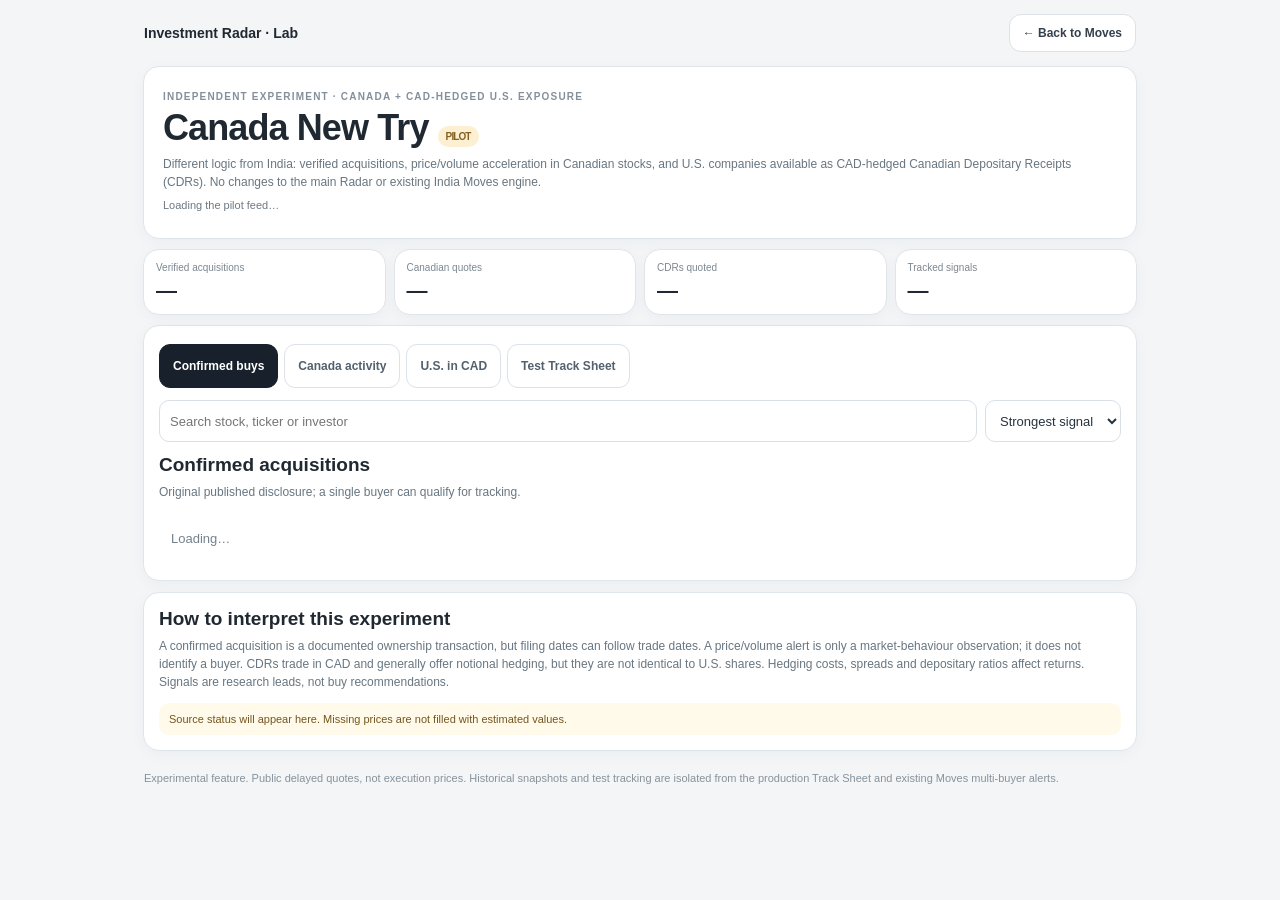
==== canada-new-try.html @ 5a05ba4d "Add isolated mobile-first Canada New Try pilot page" ====
<!DOCTYPE html>
<html lang="en"><head>
<meta charset="UTF-8"><meta name="viewport" content="width=device-width,initial-scale=1,viewport-fit=cover">
<meta name="theme-color" content="#f3f5f7"><meta name="apple-mobile-web-app-capable" content="yes">
<title>Canada New Try · Investment Radar</title>
<style>
:root{color-scheme:light;font-family:-apple-system,BlinkMacSystemFont,"Segoe UI",Arial,sans-serif;color:#202932;background:#f3f5f7;font-synthesis:none}
*{box-sizing:border-box}body{margin:0}main{max-width:1020px;margin:auto;padding:14px 13px calc(32px + env(safe-area-inset-bottom))}
header{display:flex;justify-content:space-between;gap:9px;align-items:center;margin:0 1px 14px}header strong{font-size:14px}
a{color:#205f94}header a{border:1px solid #dce2e7;border-radius:12px;padding:11px 13px;background:#fff;color:#34414d;text-decoration:none;font-size:12px;font-weight:750}
.hero,.section,.rowcard,.metric{background:#fff;border:1px solid #e0e5e9;border-radius:16px;box-shadow:0 4px 15px #26384909}
.hero{padding:19px;margin-bottom:10px}h1{font-size:clamp(26px,5vw,36px);letter-spacing:-.9px;margin:3px 0 6px}h2{font-size:19px;margin:0 0 7px}
.eyebrow{color:#83909b;font-size:10px;letter-spacing:1.2px;font-weight:850;text-transform:uppercase}
.hero p,.muted{font-size:12px;color:#687681;line-height:1.5}.hero p{margin:5px 0}
.pill{display:inline-block;padding:5px 8px;border-radius:999px;background:#e9eef1;color:#425362;font-size:10px;font-weight:800}
.pill.pilot{background:#fdf0d2;color:#866020}
.stats{display:grid;grid-template-columns:repeat(4,1fr);gap:8px;margin:10px 0}
.metric{padding:12px}.metric small{display:block;font-size:10px;color:#7c8790}.metric b{display:block;font-size:21px;margin-top:5px}
.section{padding:15px;margin-bottom:11px}.section>p{margin:0 0 12px}
.tabs{display:flex;gap:6px;overflow-x:auto;padding:3px 0 12px;scrollbar-width:none}.tabs button{white-space:nowrap;background:#fff;color:#52616d;border:1px solid #dce2e7;border-radius:11px;padding:12px 13px;min-height:44px;font-size:12px;font-weight:850;cursor:pointer}
.tabs button.active{background:#18212b;color:#fff;border-color:#18212b}
.toolbar{display:flex;align-items:center;gap:8px;justify-content:space-between;margin-bottom:12px}
input,select{font:inherit;background:#fff;border:1px solid #d9e0e5;border-radius:10px;min-height:42px;padding:10px;font-size:13px;color:#26333f}input{width:100%}select{max-width:180px}
#cards{display:grid;grid-template-columns:repeat(2,minmax(0,1fr));gap:9px}
.rowcard{padding:15px;min-width:0}.cardtop{display:flex;justify-content:space-between;gap:10px;align-items:center}
.label{font-size:10px;color:#637181;font-weight:850;text-transform:uppercase;letter-spacing:.3px}
.score{font-size:20px;font-weight:900;color:#243d52}
.rowcard h3{font-size:17px;line-height:1.2;margin:8px 0 2px;overflow-wrap:anywhere}
.ticker{font-size:11px;font-weight:750;color:#72808c}
.signal{font-size:12px;font-weight:750;color:#315e7e;margin:10px 0 6px}
.reason{font-size:12px;line-height:1.4;color:#596873;min-height:28px}
.numbers{display:grid;grid-template-columns:repeat(3,1fr);gap:6px;margin:10px 0}
.numbers div{border-radius:9px;background:#f5f7f8;padding:9px 6px;min-width:0}
.numbers small{display:block;font-size:9px;font-weight:750;color:#82909a}
.numbers b{display:block;font-size:13px;word-break:break-word;margin-top:3px}
.foot{border-top:1px solid #edf0f2;padding-top:9px;margin-top:9px;font-size:10px;line-height:1.5;color:#82909a}
.foot a{display:inline-block;margin-right:10px}
.empty{padding:16px 12px;font-size:13px;color:#74818d;line-height:1.5}
.up{color:#12804b}.down{color:#bf4b54}.neutral{color:#626d77}
.tablewrap{overflow-x:auto;border-radius:12px;border:1px solid #e5e9ed}
table{border-collapse:collapse;width:100%;min-width:550px;font-size:12px;text-align:left}td,th{padding:11px 9px;border-bottom:1px solid #ebeff1}th{color:#6d7b88;font-size:10px;background:#f5f7f8}tr:last-child td{border-bottom:0}
.statusline{font-size:11px;color:#6d7884;margin:8px 0}
.warn{background:#fffaea;color:#75561f;border-radius:10px;padding:10px;margin-top:10px;font-size:11px}
footer{font-size:11px;color:#87929b;line-height:1.55;padding:8px 1px}
@media(max-width:640px){#cards{grid-template-columns:1fr}.stats{grid-template-columns:repeat(2,1fr)}.hero{padding:15px}.section{padding:12px}.metric{padding:11px}.toolbar{display:block}select{margin-top:7px;max-width:none;width:100%}}
</style>
</head><body><main>
<header><strong>Investment Radar · Lab</strong><a href="moves.html">← Back to Moves</a></header>
<section class="hero"><span class="eyebrow">Independent experiment · Canada + CAD-hedged U.S. exposure</span>
<h1>Canada New Try <span class="pill pilot">PILOT</span></h1>
<p>Different logic from India: verified acquisitions, price/volume acceleration in Canadian stocks, and U.S. companies available as CAD-hedged Canadian Depositary Receipts (CDRs). No changes to the main Radar or existing India Moves engine.</p>
<div class="statusline" id="updated">Loading the pilot feed…</div>
</section>
<div class="stats" id="stats"><div class="metric"><small>Verified acquisitions</small><b>—</b></div><div class="metric"><small>Canadian quotes</small><b>—</b></div><div class="metric"><small>CDRs quoted</small><b>—</b></div><div class="metric"><small>Tracked signals</small><b>—</b></div></div>
<section class="section">
<nav class="tabs" id="tabs" aria-label="Pilot views">
<button type="button" data-tab="ownership" class="active">Confirmed buys</button>
<button type="button" data-tab="canadaStocks">Canada activity</button>
<button type="button" data-tab="cdrs">U.S. in CAD</button>
<button type="button" data-tab="tracks">Test Track Sheet</button>
</nav>
<div class="toolbar"><input id="filter" aria-label="Filter by stock or investor" placeholder="Search stock, ticker or investor">
<select id="sort" aria-label="Sort"><option value="score">Strongest signal</option><option value="newest">Newest report</option><option value="ticker">Ticker A–Z</option></select></div>
<h2 id="sectionTitle">Confirmed acquisitions</h2><p class="muted" id="sectionDescription">Original published disclosure; a single buyer can qualify for tracking.</p>
<div id="cards" aria-live="polite"><div class="empty">Loading…</div></div>
</section>
<section class="section">
<h2>How to interpret this experiment</h2>
<p class="muted">A confirmed acquisition is a documented ownership transaction, but filing dates can follow trade dates. A price/volume alert is only a market-behaviour observation; it does not identify a buyer. CDRs trade in CAD and generally offer notional hedging, but they are not identical to U.S. shares. Hedging costs, spreads and depositary ratios affect returns. Signals are research leads, not buy recommendations.</p>
<div class="warn" id="sourceHealth">Source status will appear here. Missing prices are not filled with estimated values.</div>
</section>
<footer>Experimental feature. Public delayed quotes, not execution prices. Historical snapshots and test tracking are isolated from the production Track Sheet and existing Moves multi-buyer alerts.</footer>
</main><script src="canada-new-try.js?v=1"></script></body></html>
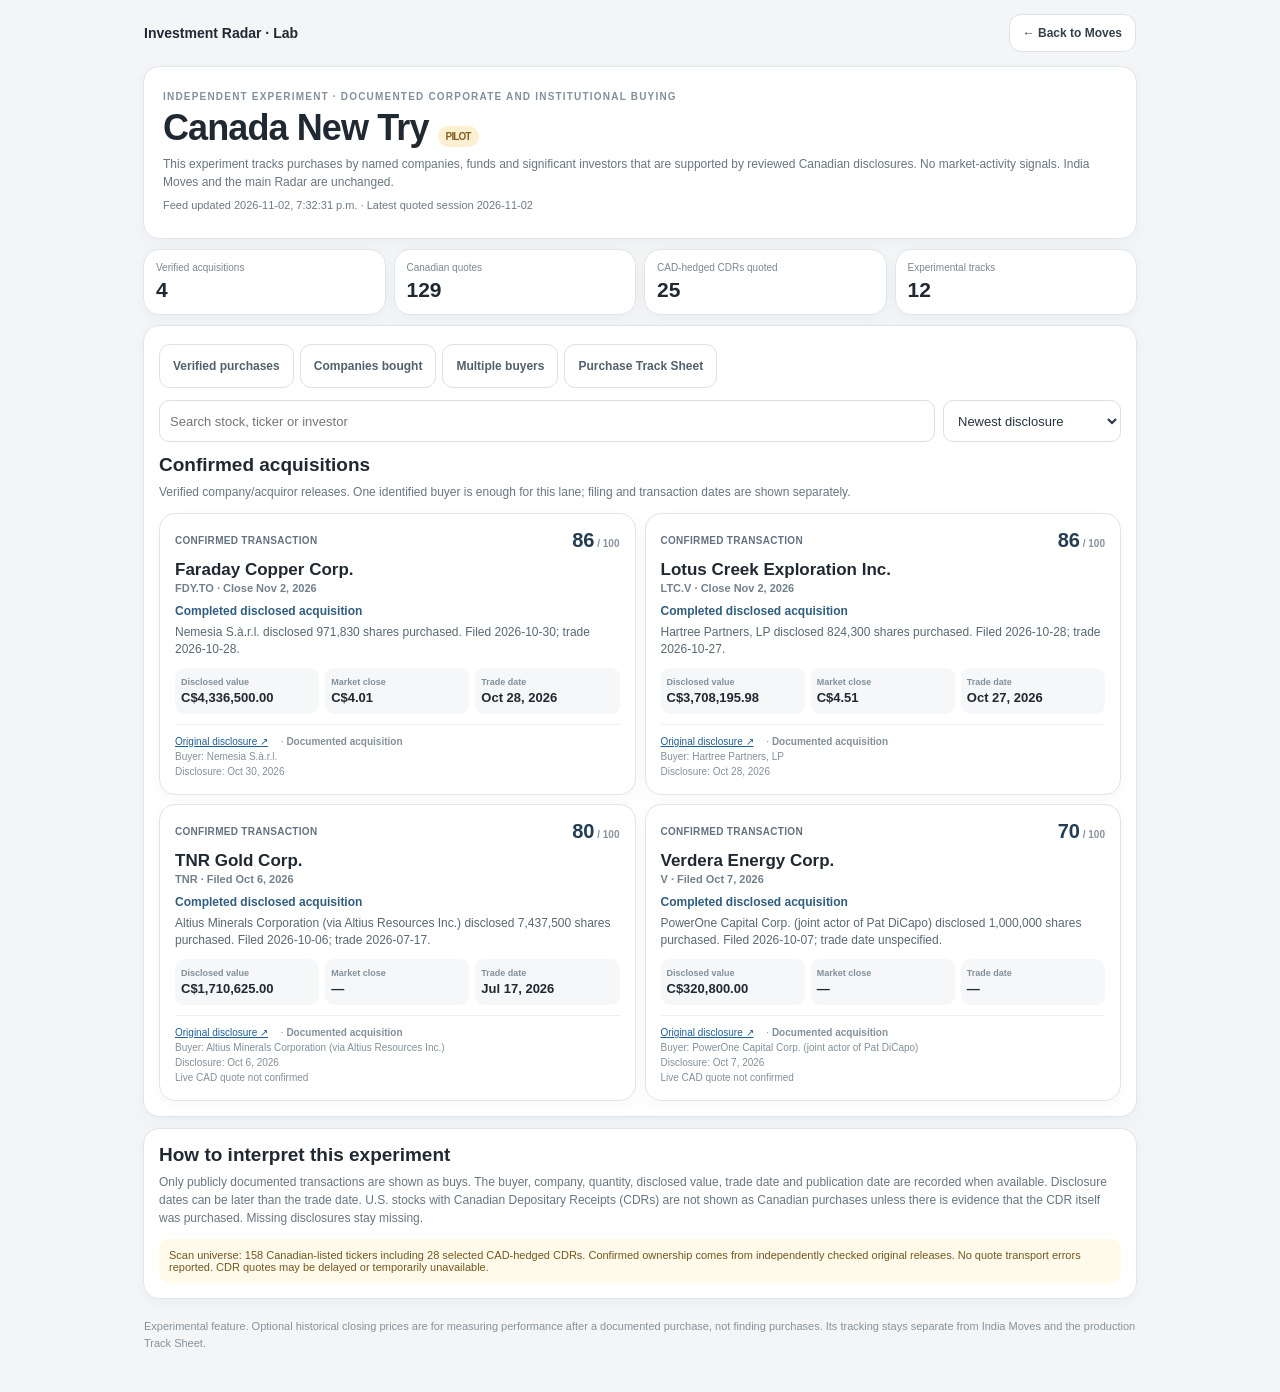
==== commit 0df2c40f: "Replace activity and CDR tabs with named buyer, issuer, and disclosed purchase views" ====
--- a/canada-new-try.html
+++ b/canada-new-try.html
@@ -46,28 +46,28 @@
 </style>
 </head><body><main>
 <header><strong>Investment Radar · Lab</strong><a href="moves.html">← Back to Moves</a></header>
-<section class="hero"><span class="eyebrow">Independent experiment · Canada + CAD-hedged U.S. exposure</span>
+<section class="hero"><span class="eyebrow">Independent experiment · documented corporate and institutional buying</span>
 <h1>Canada New Try <span class="pill pilot">PILOT</span></h1>
-<p>Different logic from India: verified acquisitions, price/volume acceleration in Canadian stocks, and U.S. companies available as CAD-hedged Canadian Depositary Receipts (CDRs). No changes to the main Radar or existing India Moves engine.</p>
+<p>This experiment tracks purchases by named companies, funds and significant investors that are supported by reviewed Canadian disclosures. No market-activity signals. India Moves and the main Radar are unchanged.</p>
 <div class="statusline" id="updated">Loading the pilot feed…</div>
 </section>
-<div class="stats" id="stats"><div class="metric"><small>Verified acquisitions</small><b>—</b></div><div class="metric"><small>Canadian quotes</small><b>—</b></div><div class="metric"><small>CDRs quoted</small><b>—</b></div><div class="metric"><small>Tracked signals</small><b>—</b></div></div>
+<div class="stats" id="stats"><div class="metric"><small>Verified acquisitions</small><b>—</b></div><div class="metric"><small>Named investors</small><b>—</b></div><div class="metric"><small>Companies</small><b>—</b></div><div class="metric"><small>Purchase-based tracks</small><b>—</b></div></div>
 <section class="section">
 <nav class="tabs" id="tabs" aria-label="Pilot views">
-<button type="button" data-tab="ownership" class="active">Confirmed buys</button>
-<button type="button" data-tab="canadaStocks">Canada activity</button>
-<button type="button" data-tab="cdrs">U.S. in CAD</button>
-<button type="button" data-tab="tracks">Test Track Sheet</button>
+<button type="button" data-tab="purchases" class="active">Verified purchases</button>
+<button type="button" data-tab="companies">Companies bought</button>
+<button type="button" data-tab="multipleBuyers">Multiple buyers</button>
+<button type="button" data-tab="tracks">Purchase Track Sheet</button>
 </nav>
 <div class="toolbar"><input id="filter" aria-label="Filter by stock or investor" placeholder="Search stock, ticker or investor">
-<select id="sort" aria-label="Sort"><option value="score">Strongest signal</option><option value="newest">Newest report</option><option value="ticker">Ticker A–Z</option></select></div>
-<h2 id="sectionTitle">Confirmed acquisitions</h2><p class="muted" id="sectionDescription">Original published disclosure; a single buyer can qualify for tracking.</p>
+<select id="sort" aria-label="Sort"><option value="newest">Newest disclosure</option><option value="largest">Largest disclosed value</option><option value="ticker">Ticker A–Z</option></select></div>
+<h2 id="sectionTitle">Confirmed acquisitions</h2><p class="muted" id="sectionDescription">Each entry names the buyer and links to a reviewed disclosure. One documented buyer is enough for tracking.</p>
 <div id="cards" aria-live="polite"><div class="empty">Loading…</div></div>
 </section>
 <section class="section">
 <h2>How to interpret this experiment</h2>
-<p class="muted">A confirmed acquisition is a documented ownership transaction, but filing dates can follow trade dates. A price/volume alert is only a market-behaviour observation; it does not identify a buyer. CDRs trade in CAD and generally offer notional hedging, but they are not identical to U.S. shares. Hedging costs, spreads and depositary ratios affect returns. Signals are research leads, not buy recommendations.</p>
+<p class="muted">Only publicly documented transactions are shown as buys. The buyer, company, quantity, disclosed value, trade date and publication date are recorded when available. Disclosure dates can be later than the trade date. U.S. stocks with Canadian Depositary Receipts (CDRs) are not shown as Canadian purchases unless there is evidence that the CDR itself was purchased. Missing disclosures stay missing.</p>
 <div class="warn" id="sourceHealth">Source status will appear here. Missing prices are not filled with estimated values.</div>
 </section>
-<footer>Experimental feature. Public delayed quotes, not execution prices. Historical snapshots and test tracking are isolated from the production Track Sheet and existing Moves multi-buyer alerts.</footer>
-</main><script src="canada-new-try.js?v=1"></script></body></html>+<footer>Experimental feature. Optional historical closing prices are for measuring performance after a documented purchase, not finding purchases. Its tracking stays separate from India Moves and the production Track Sheet.</footer>
+</main><script src="canada-new-try.js?v=2"></script></body></html>
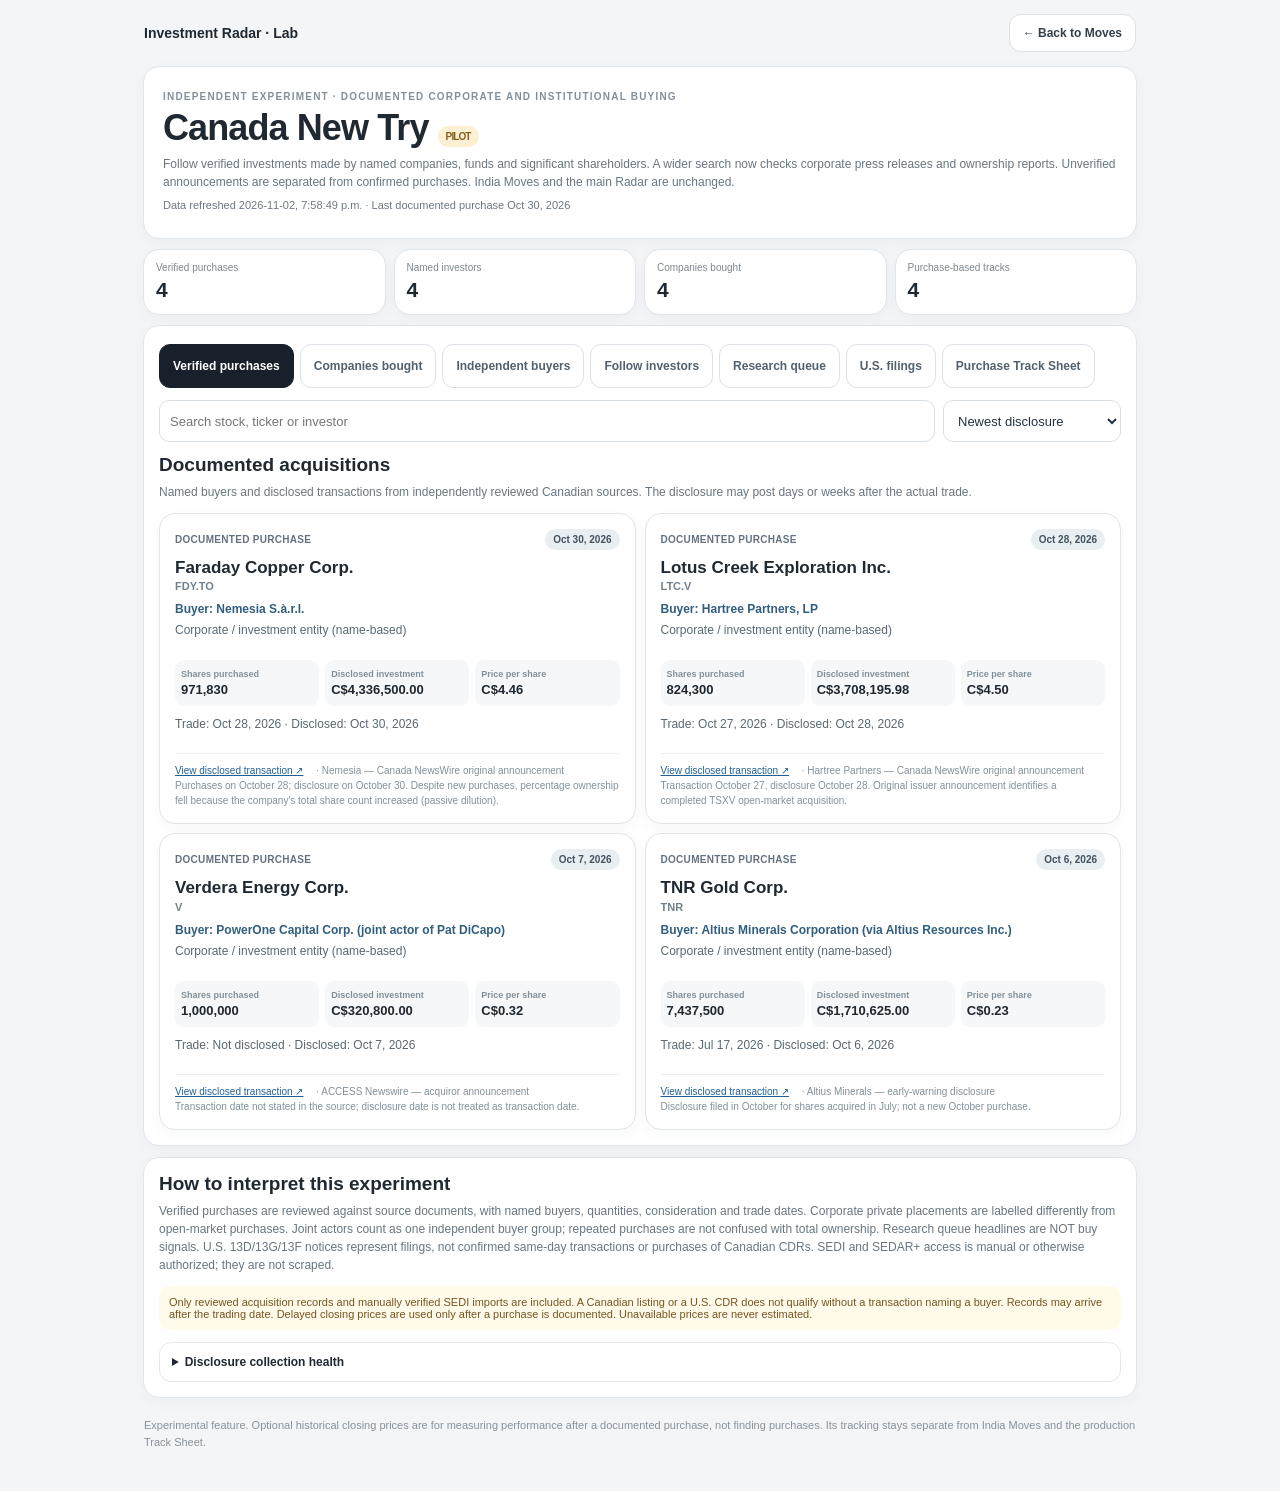
==== commit fde270c0: "Add investor watchlist, unverified discovery queue, U.S. SEC filings and source health to Canadian p" ====
--- a/canada-new-try.html
+++ b/canada-new-try.html
@@ -42,13 +42,13 @@
 .statusline{font-size:11px;color:#6d7884;margin:8px 0}
 .warn{background:#fffaea;color:#75561f;border-radius:10px;padding:10px;margin-top:10px;font-size:11px}
 footer{font-size:11px;color:#87929b;line-height:1.55;padding:8px 1px}
-@media(max-width:640px){#cards{grid-template-columns:1fr}.stats{grid-template-columns:repeat(2,1fr)}.hero{padding:15px}.section{padding:12px}.metric{padding:11px}.toolbar{display:block}select{margin-top:7px;max-width:none;width:100%}}
+.source-details{border:1px solid #e3e8ec;border-radius:12px;padding:12px;margin-top:12px}.source-details summary{font-weight:800;font-size:12px;cursor:pointer}.source-details #sourceStatus{padding-top:9px}.healthrow{border-bottom:1px solid #edf0f2;padding:6px 0;font-size:11px}.sourceok{color:#216843}.sourcefail{color:#a44849}@media(max-width:640px){#cards{grid-template-columns:1fr}.stats{grid-template-columns:repeat(2,1fr)}.hero{padding:15px}.section{padding:12px}.metric{padding:11px}.toolbar{display:block}select{margin-top:7px;max-width:none;width:100%}}
 </style>
 </head><body><main>
 <header><strong>Investment Radar · Lab</strong><a href="moves.html">← Back to Moves</a></header>
 <section class="hero"><span class="eyebrow">Independent experiment · documented corporate and institutional buying</span>
 <h1>Canada New Try <span class="pill pilot">PILOT</span></h1>
-<p>This experiment tracks purchases by named companies, funds and significant investors that are supported by reviewed Canadian disclosures. No market-activity signals. India Moves and the main Radar are unchanged.</p>
+<p>Follow verified investments made by named companies, funds and significant shareholders. A wider search now checks corporate press releases and ownership reports. Unverified announcements are separated from confirmed purchases. India Moves and the main Radar are unchanged.</p>
 <div class="statusline" id="updated">Loading the pilot feed…</div>
 </section>
 <div class="stats" id="stats"><div class="metric"><small>Verified acquisitions</small><b>—</b></div><div class="metric"><small>Named investors</small><b>—</b></div><div class="metric"><small>Companies</small><b>—</b></div><div class="metric"><small>Purchase-based tracks</small><b>—</b></div></div>
@@ -56,7 +56,10 @@
 <nav class="tabs" id="tabs" aria-label="Pilot views">
 <button type="button" data-tab="purchases" class="active">Verified purchases</button>
 <button type="button" data-tab="companies">Companies bought</button>
-<button type="button" data-tab="multipleBuyers">Multiple buyers</button>
+<button type="button" data-tab="multipleBuyers">Independent buyers</button>
+<button type="button" data-tab="investorWatch">Follow investors</button>
+<button type="button" data-tab="leads">Research queue</button>
+<button type="button" data-tab="usFilings">U.S. filings</button>
 <button type="button" data-tab="tracks">Purchase Track Sheet</button>
 </nav>
 <div class="toolbar"><input id="filter" aria-label="Filter by stock or investor" placeholder="Search stock, ticker or investor">
@@ -66,8 +69,8 @@
 </section>
 <section class="section">
 <h2>How to interpret this experiment</h2>
-<p class="muted">Only publicly documented transactions are shown as buys. The buyer, company, quantity, disclosed value, trade date and publication date are recorded when available. Disclosure dates can be later than the trade date. U.S. stocks with Canadian Depositary Receipts (CDRs) are not shown as Canadian purchases unless there is evidence that the CDR itself was purchased. Missing disclosures stay missing.</p>
-<div class="warn" id="sourceHealth">Source status will appear here. Missing prices are not filled with estimated values.</div>
+<p class="muted">Verified purchases are reviewed against source documents, with named buyers, quantities, consideration and trade dates. Corporate private placements are labelled differently from open-market purchases. Joint actors count as one independent buyer group; repeated purchases are not confused with total ownership. Research queue headlines are NOT buy signals. U.S. 13D/13G/13F notices represent filings, not confirmed same-day transactions or purchases of Canadian CDRs. SEDI and SEDAR+ access is manual or otherwise authorized; they are not scraped.</p>
+<div class="warn" id="sourceHealth">Source status will appear here. Missing prices are not filled with estimated values.</div><details class="source-details"><summary>Disclosure collection health</summary><div id="sourceStatus" class="muted">Checking sources…</div></details>
 </section>
 <footer>Experimental feature. Optional historical closing prices are for measuring performance after a documented purchase, not finding purchases. Its tracking stays separate from India Moves and the production Track Sheet.</footer>
-</main><script src="canada-new-try.js?v=2"></script></body></html>+</main><script src="canada-new-try.js?v=3"></script></body></html>
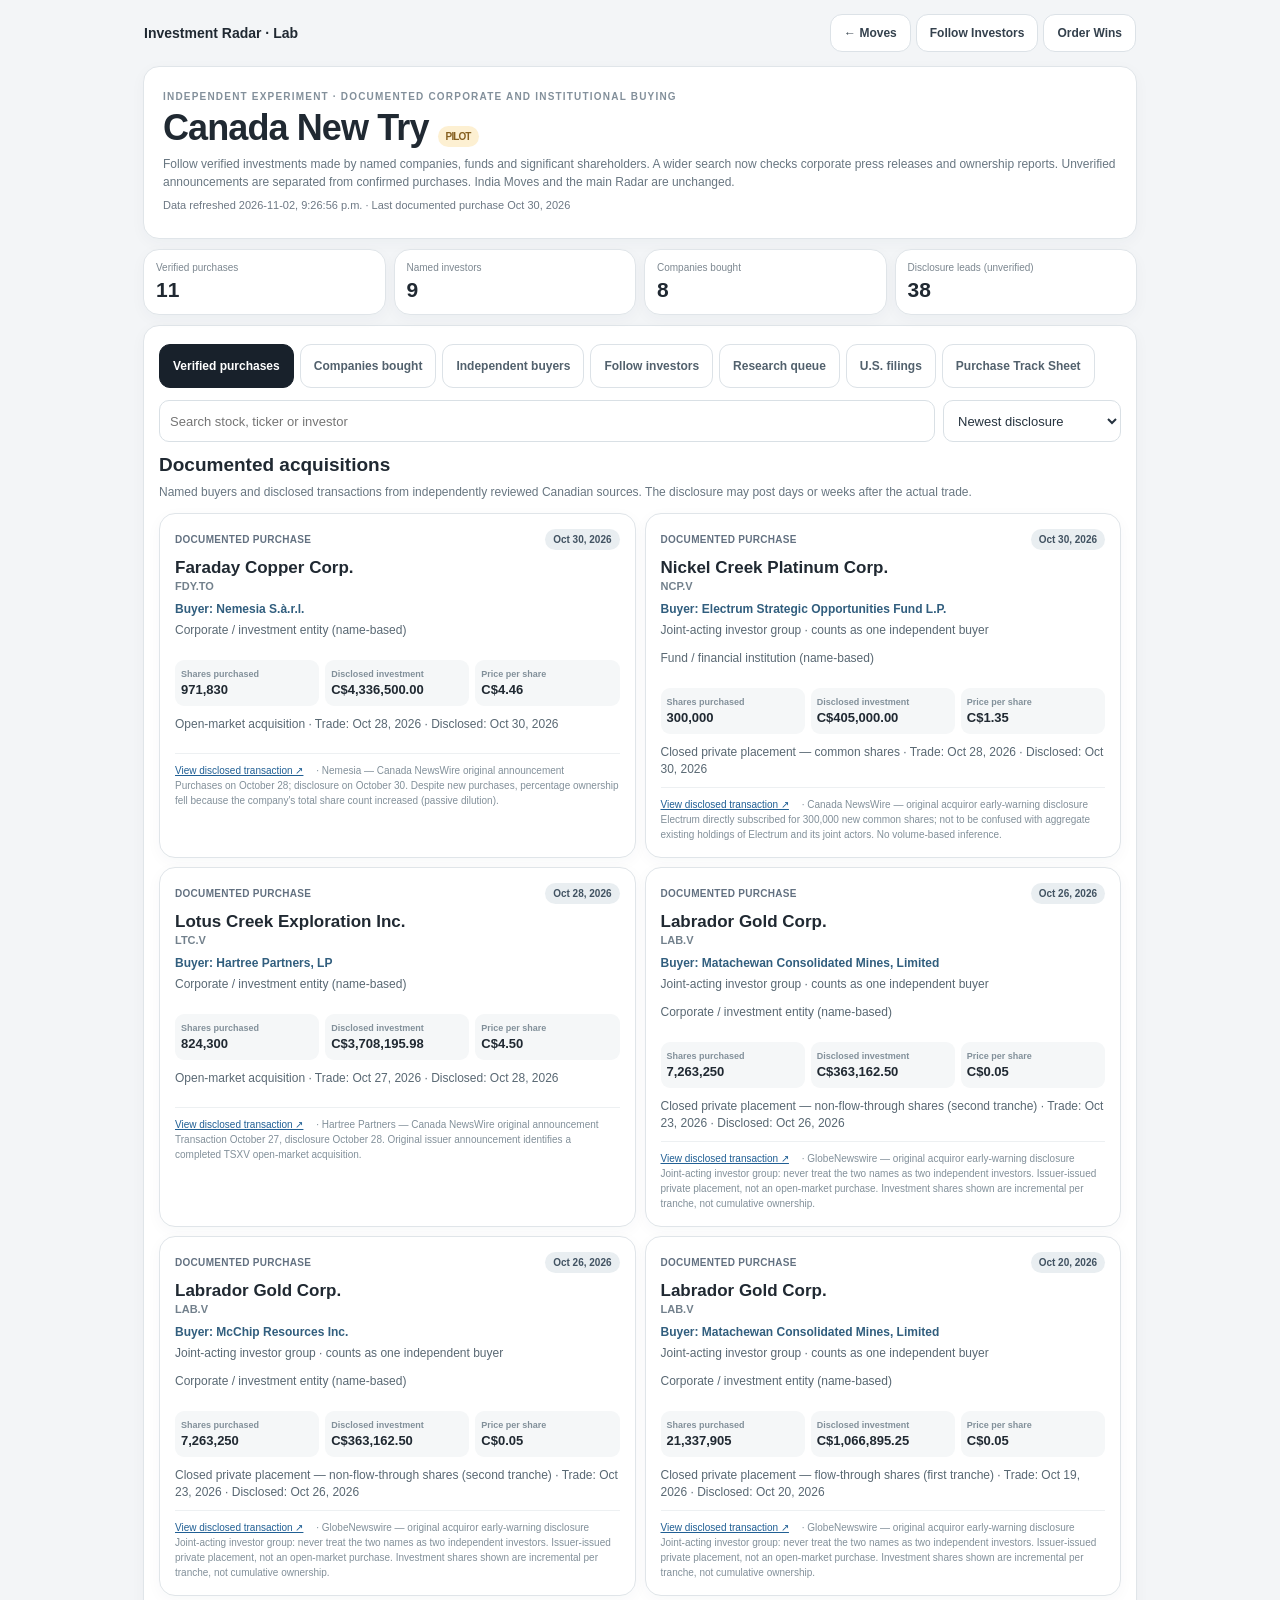
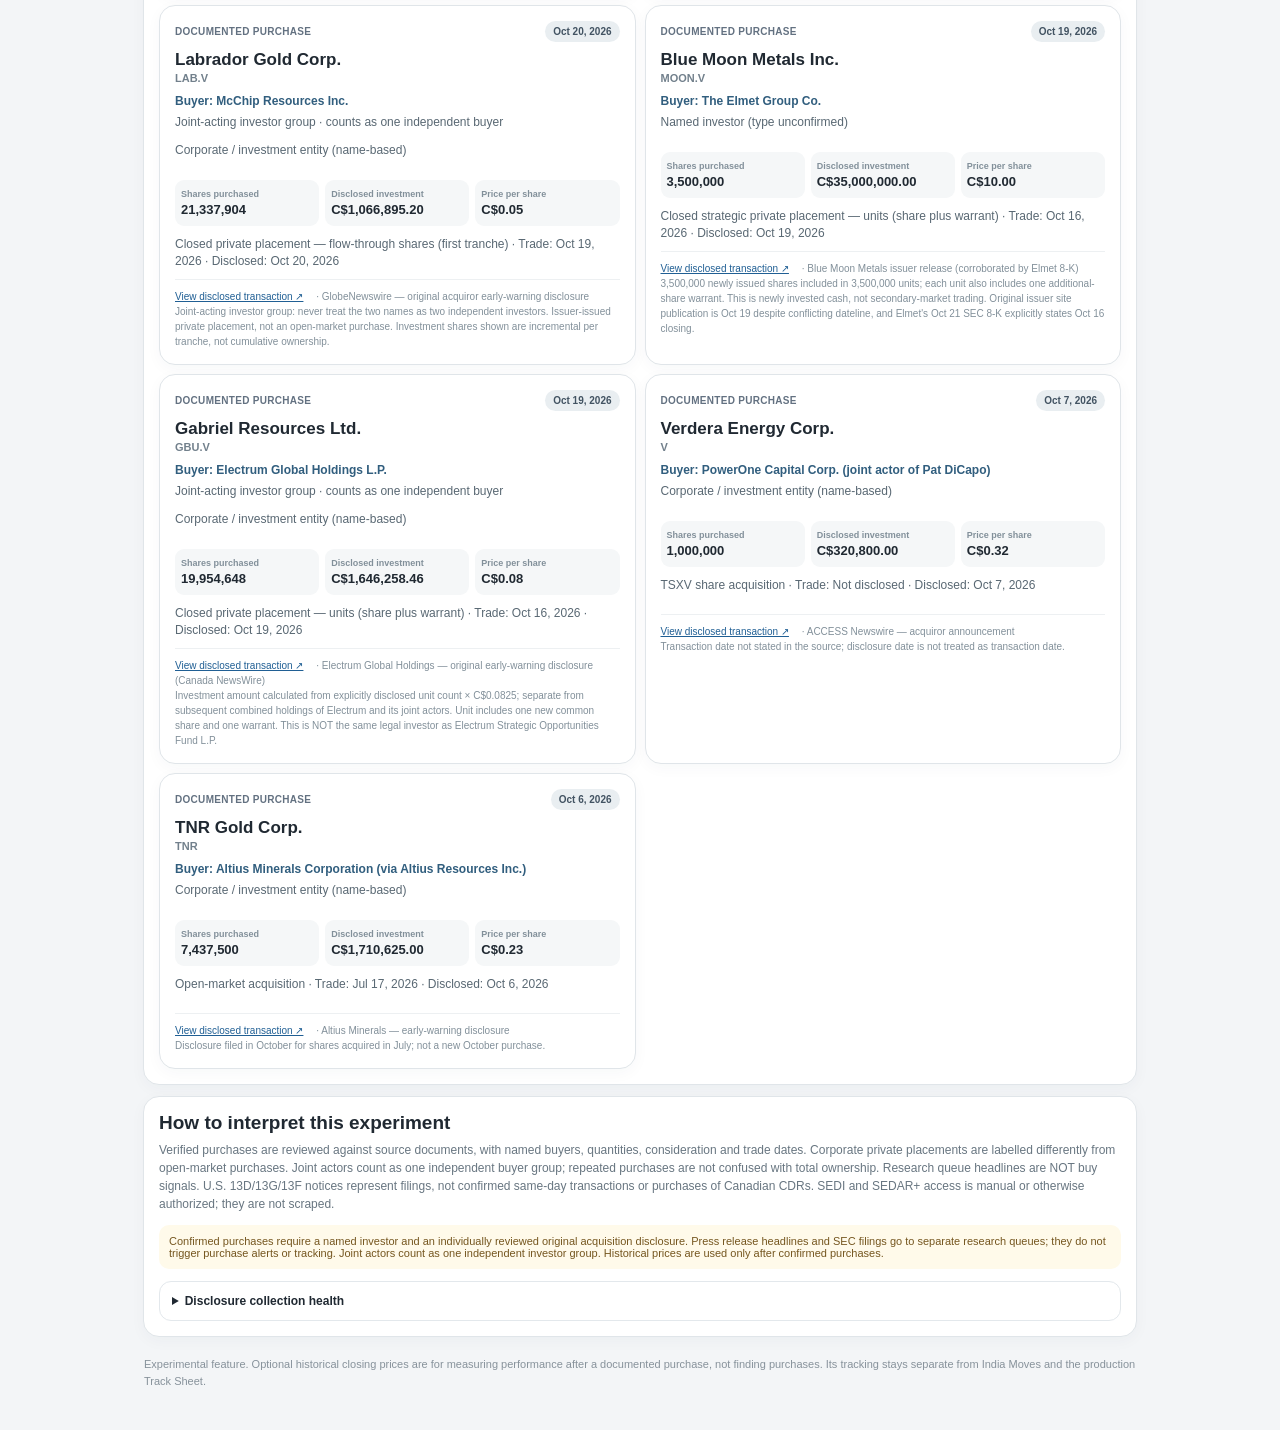
==== commit b0b6e7cf: "Expose India order wins and unified investor follow dashboards from Moves" ====
--- a/canada-new-try.html
+++ b/canada-new-try.html
@@ -45,7 +45,7 @@
 .source-details{border:1px solid #e3e8ec;border-radius:12px;padding:12px;margin-top:12px}.source-details summary{font-weight:800;font-size:12px;cursor:pointer}.source-details #sourceStatus{padding-top:9px}.healthrow{border-bottom:1px solid #edf0f2;padding:6px 0;font-size:11px}.sourceok{color:#216843}.sourcefail{color:#a44849}@media(max-width:640px){#cards{grid-template-columns:1fr}.stats{grid-template-columns:repeat(2,1fr)}.hero{padding:15px}.section{padding:12px}.metric{padding:11px}.toolbar{display:block}select{margin-top:7px;max-width:none;width:100%}}
 </style>
 </head><body><main>
-<header><strong>Investment Radar · Lab</strong><a href="moves.html">← Back to Moves</a></header>
+<header><strong>Investment Radar · Lab</strong><div style="display:flex;gap:5px;flex-wrap:wrap;justify-content:flex-end"><a href="moves.html">← Moves</a><a href="follow-investors.html">Follow Investors</a><a href="india-orders.html">Order Wins</a></div></header>
 <section class="hero"><span class="eyebrow">Independent experiment · documented corporate and institutional buying</span>
 <h1>Canada New Try <span class="pill pilot">PILOT</span></h1>
 <p>Follow verified investments made by named companies, funds and significant shareholders. A wider search now checks corporate press releases and ownership reports. Unverified announcements are separated from confirmed purchases. India Moves and the main Radar are unchanged.</p>
